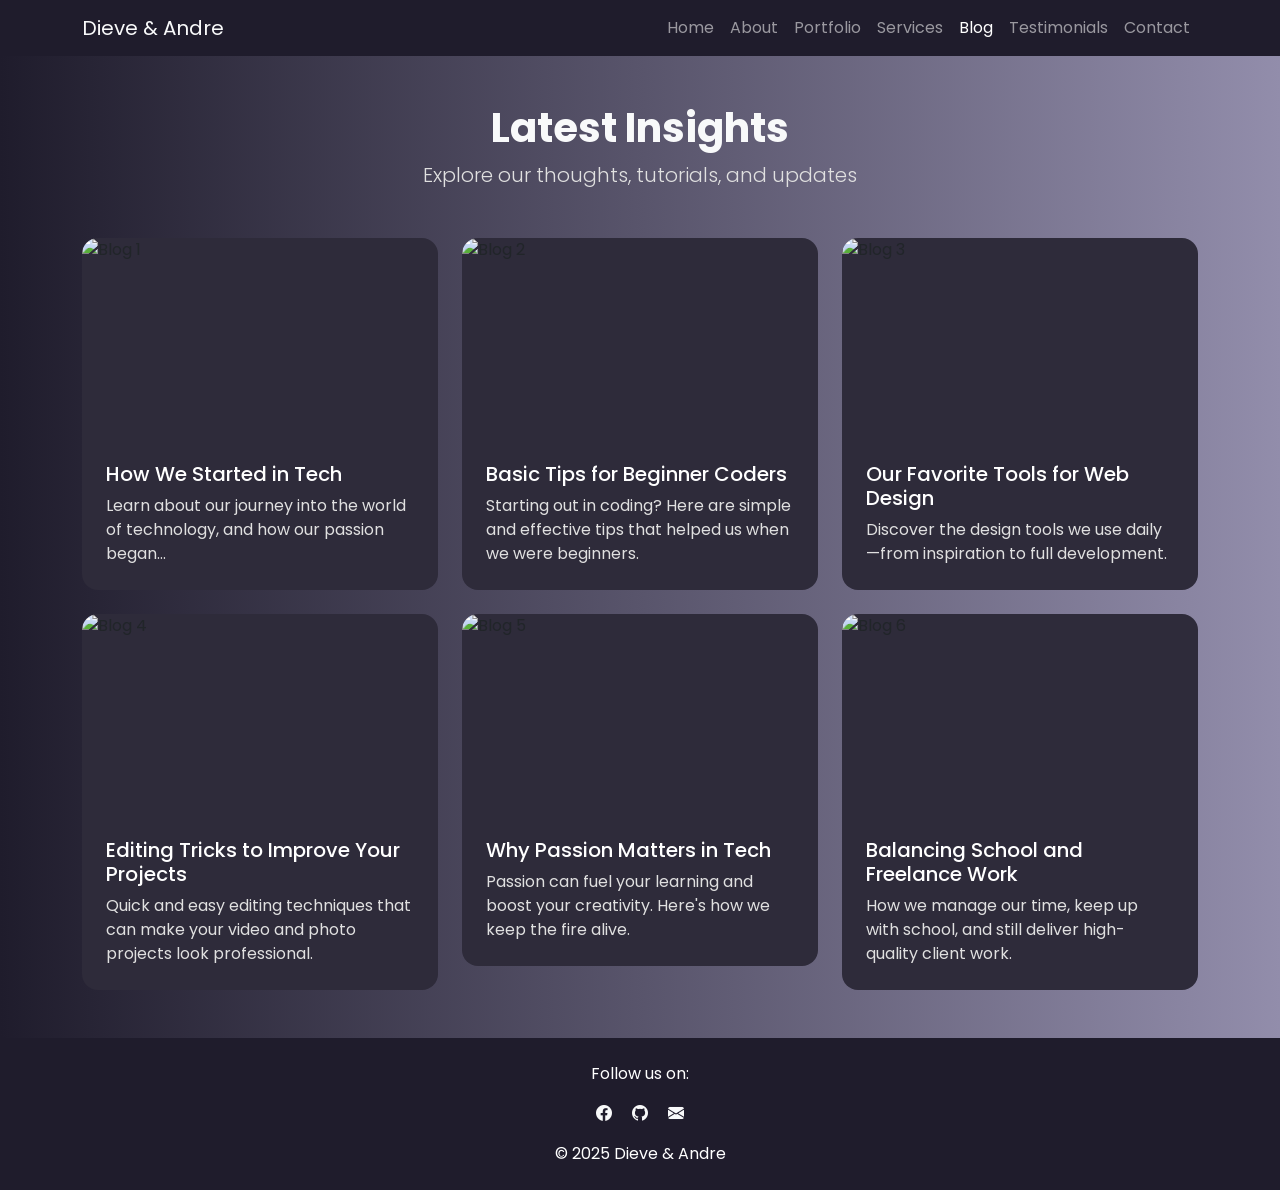
==== blog.html @ 13245767 "Add files via upload" ====
<!DOCTYPE html>
<html lang="en">

<head>
  <meta charset="UTF-8">
  <meta name="viewport" content="width=device-width, initial-scale=1.0">
  <title>Dieve & Andre | Blog</title>
  <link href="https://cdn.jsdelivr.net/npm/bootstrap@5.3.0/dist/css/bootstrap.min.css" rel="stylesheet">
  <link href="https://unpkg.com/aos@2.3.1/dist/aos.css" rel="stylesheet">
  <link href="https://cdn.jsdelivr.net/npm/bootstrap-icons@1.10.5/font/bootstrap-icons.css" rel="stylesheet">
  <link href="https://fonts.googleapis.com/css2?family=Poppins:wght@300;600&display=swap" rel="stylesheet">
  <link rel="stylesheet" href="Style.css" />
  <style>
    body {
      font-family: 'Poppins', sans-serif;
      background: linear-gradient(to right, #1f1c2c, #928dab);
      color: #fff;
    }

    .navbar, .footer {
      background-color: #1f1c2c !important;
    }

    h1, h2, h5, .navbar-brand {
      color: #f8f9fa !important;
    }

    .card {
      background-color: #2e2b3a;
      border: none;
      border-radius: 1rem;
      overflow: hidden;
      transition: transform 0.3s ease;
    }

    .card:hover {
      transform: translateY(-5px);
    }

    .card-img-top {
      height: 200px;
      object-fit: cover;
    }

    .card-body {
      padding: 1.5rem;
    }

    .card-title {
      color: #ffffff !important;
    }

    .card-text, .lead {
      color: #e0e0e0;
    }
  </style>
</head>

<body>
  <!-- Navbar -->
  <nav class="navbar navbar-expand-lg navbar-dark">
    <div class="container">
      <a class="navbar-brand" href="index.html">Dieve & Andre</a>
      <button class="navbar-toggler" type="button" data-bs-toggle="collapse" data-bs-target="#navbarNav">
        <span class="navbar-toggler-icon"></span>
      </button>
      <div class="collapse navbar-collapse" id="navbarNav">
        <ul class="navbar-nav ms-auto">
          <li class="nav-item"><a class="nav-link" href="index.html">Home</a></li>
          <li class="nav-item"><a class="nav-link" href="about.html">About</a></li>
          <li class="nav-item"><a class="nav-link" href="portfolio.html">Portfolio</a></li>
          <li class="nav-item"><a class="nav-link" href="services.html">Services</a></li>
          <li class="nav-item"><a class="nav-link active" href="blog.html">Blog</a></li>
          <li class="nav-item"><a class="nav-link" href="testimonials.html">Testimonials</a></li>
          <li class="nav-item"><a class="nav-link" href="contact.html">Contact</a></li>
        </ul>
      </div>
    </div>
  </nav>

  <!-- Blog Section -->
  <section class="container py-5">
    <div class="text-center mb-5">
      <h1 class="fw-bold">Latest Insights</h1>
      <p class="lead">Explore our thoughts, tutorials, and updates</p>
    </div>
    <div class="row g-4">
      <div class="col-md-4">
        <div class="card">
          <img src="image/how.jpg" class="card-img-top" alt="Blog 1">
          <div class="card-body">
            <h5 class="card-title">How We Started in Tech</h5>
            <p class="card-text">Learn about our journey into the world of technology, and how our passion began...</p>
          </div>
        </div>
      </div>
      <div class="col-md-4">
        <div class="card">
          <img src="image/Basic.jpg" class="card-img-top" alt="Blog 2">
          <div class="card-body">
            <h5 class="card-title">Basic Tips for Beginner Coders</h5>
            <p class="card-text">Starting out in coding? Here are simple and effective tips that helped us when we were beginners.</p>
          </div>
        </div>
      </div>
      <div class="col-md-4">
        <div class="card">
          <img src="image/our.jpg" class="card-img-top" alt="Blog 3">
          <div class="card-body">
            <h5 class="card-title">Our Favorite Tools for Web Design</h5>
            <p class="card-text">Discover the design tools we use daily—from inspiration to full development.</p>
          </div>
        </div>
      </div>
      <div class="col-md-4">
        <div class="card">
          <img src="image/editing.jpg" class="card-img-top" alt="Blog 4">
          <div class="card-body">
            <h5 class="card-title">Editing Tricks to Improve Your Projects</h5>
            <p class="card-text">Quick and easy editing techniques that can make your video and photo projects look professional.</p>
          </div>
        </div>
      </div>
      <div class="col-md-4">
        <div class="card">
          <img src="image/why.jpg" class="card-img-top" alt="Blog 5">
          <div class="card-body">
            <h5 class="card-title">Why Passion Matters in Tech</h5>
            <p class="card-text">Passion can fuel your learning and boost your creativity. Here's how we keep the fire alive.</p>
          </div>
        </div>
      </div>
      <div class="col-md-4">
        <div class="card">
          <img src="image/balancing.jpg" class="card-img-top" alt="Blog 6">
          <div class="card-body">
            <h5 class="card-title">Balancing School and Freelance Work</h5>
            <p class="card-text">How we manage our time, keep up with school, and still deliver high-quality client work.</p>
          </div>
        </div>
      </div>
    </div>
  </section>

  <!-- Footer -->
  <footer class="footer text-white text-center py-4">
    <div class="container">
      <p>Follow us on:</p>
      <a href="#" class="text-light mx-2"><i class="bi bi-facebook"></i></a>
      <a href="#" class="text-light mx-2"><i class="bi bi-github"></i></a>
      <a href="#" class="text-light mx-2"><i class="bi bi-envelope-fill"></i></a>
      <p class="mt-3 mb-0">© 2025 Dieve & Andre</p>
    </div>
  </footer>

  <script src="https://cdn.jsdelivr.net/npm/bootstrap@5.3.0/dist/js/bootstrap.bundle.min.js"></script>
  <script src="https://unpkg.com/aos@2.3.1/dist/aos.js"></script>
  <script>
    AOS.init();
  </script>
</body>

</html>
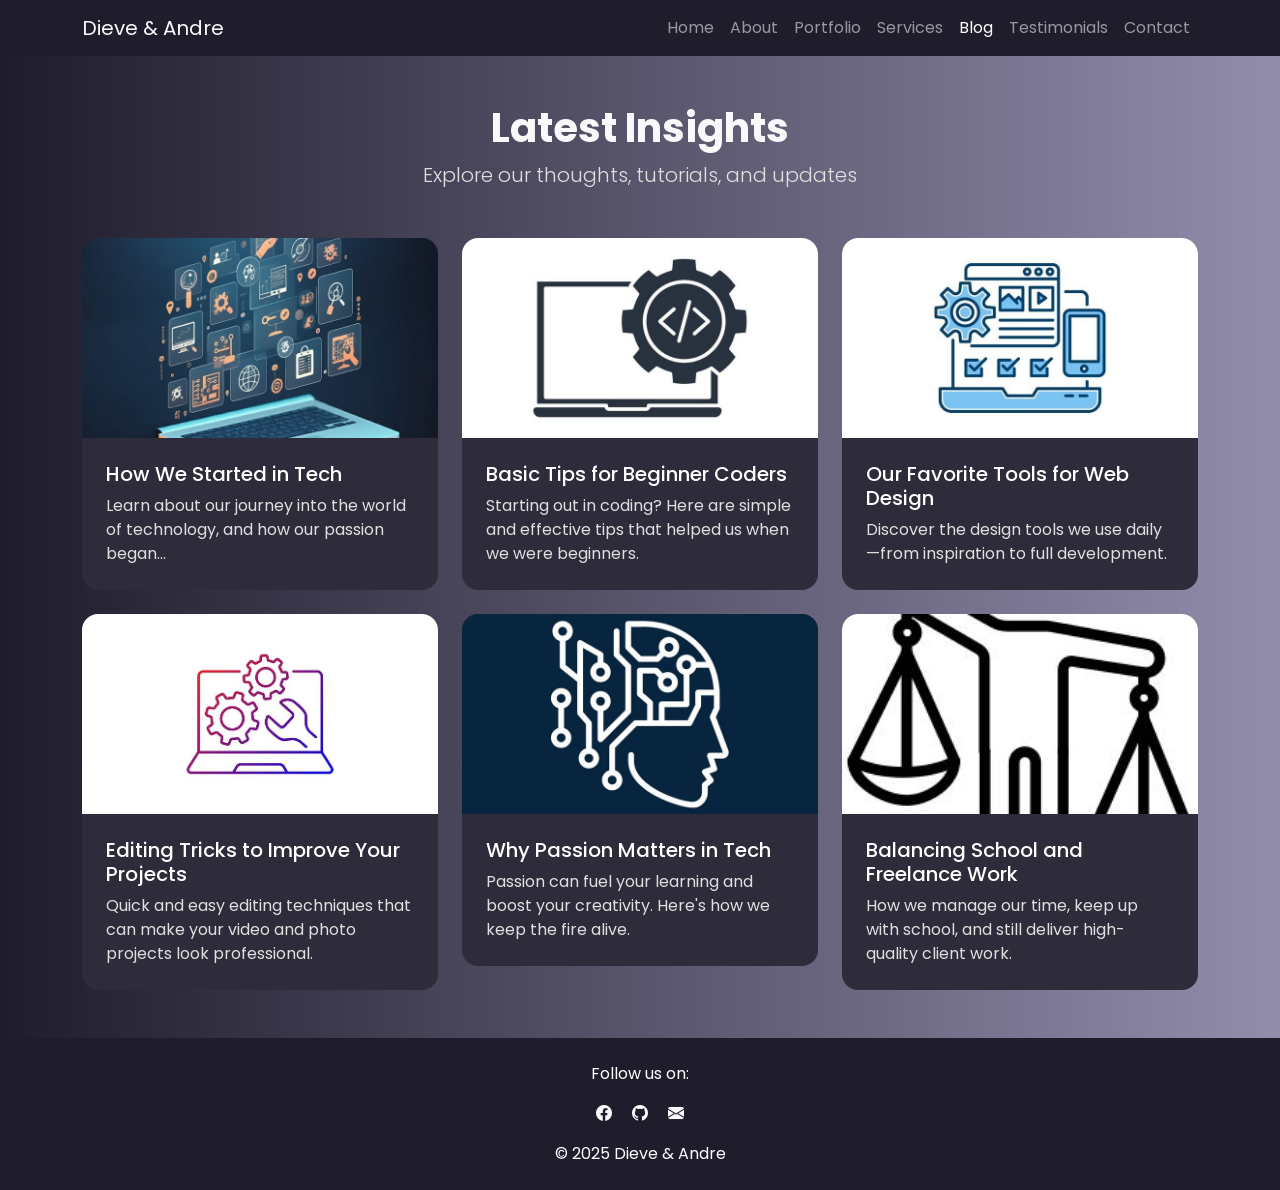
==== commit 493bbbfb: "Update blog.html" ====
--- a/blog.html
+++ b/blog.html
@@ -87,7 +87,7 @@
     <div class="row g-4">
       <div class="col-md-4">
         <div class="card">
-          <img src="image/how.jpg" class="card-img-top" alt="Blog 1">
+          <img src="images/how.jpg" class="card-img-top" alt="Blog 1">
           <div class="card-body">
             <h5 class="card-title">How We Started in Tech</h5>
             <p class="card-text">Learn about our journey into the world of technology, and how our passion began...</p>
@@ -96,7 +96,7 @@
       </div>
       <div class="col-md-4">
         <div class="card">
-          <img src="image/Basic.jpg" class="card-img-top" alt="Blog 2">
+          <img src="images/Basic.jpg" class="card-img-top" alt="Blog 2">
           <div class="card-body">
             <h5 class="card-title">Basic Tips for Beginner Coders</h5>
             <p class="card-text">Starting out in coding? Here are simple and effective tips that helped us when we were beginners.</p>
@@ -105,7 +105,7 @@
       </div>
       <div class="col-md-4">
         <div class="card">
-          <img src="image/our.jpg" class="card-img-top" alt="Blog 3">
+          <img src="images/our.jpg" class="card-img-top" alt="Blog 3">
           <div class="card-body">
             <h5 class="card-title">Our Favorite Tools for Web Design</h5>
             <p class="card-text">Discover the design tools we use daily—from inspiration to full development.</p>
@@ -114,7 +114,7 @@
       </div>
       <div class="col-md-4">
         <div class="card">
-          <img src="image/editing.jpg" class="card-img-top" alt="Blog 4">
+          <img src="images/editing.jpg" class="card-img-top" alt="Blog 4">
           <div class="card-body">
             <h5 class="card-title">Editing Tricks to Improve Your Projects</h5>
             <p class="card-text">Quick and easy editing techniques that can make your video and photo projects look professional.</p>
@@ -123,7 +123,7 @@
       </div>
       <div class="col-md-4">
         <div class="card">
-          <img src="image/why.jpg" class="card-img-top" alt="Blog 5">
+          <img src="images/why.jpg" class="card-img-top" alt="Blog 5">
           <div class="card-body">
             <h5 class="card-title">Why Passion Matters in Tech</h5>
             <p class="card-text">Passion can fuel your learning and boost your creativity. Here's how we keep the fire alive.</p>
@@ -132,7 +132,7 @@
       </div>
       <div class="col-md-4">
         <div class="card">
-          <img src="image/balancing.jpg" class="card-img-top" alt="Blog 6">
+          <img src="images/balancing.jpg" class="card-img-top" alt="Blog 6">
           <div class="card-body">
             <h5 class="card-title">Balancing School and Freelance Work</h5>
             <p class="card-text">How we manage our time, keep up with school, and still deliver high-quality client work.</p>
@@ -160,4 +160,4 @@
   </script>
 </body>
 
-</html>+</html>
